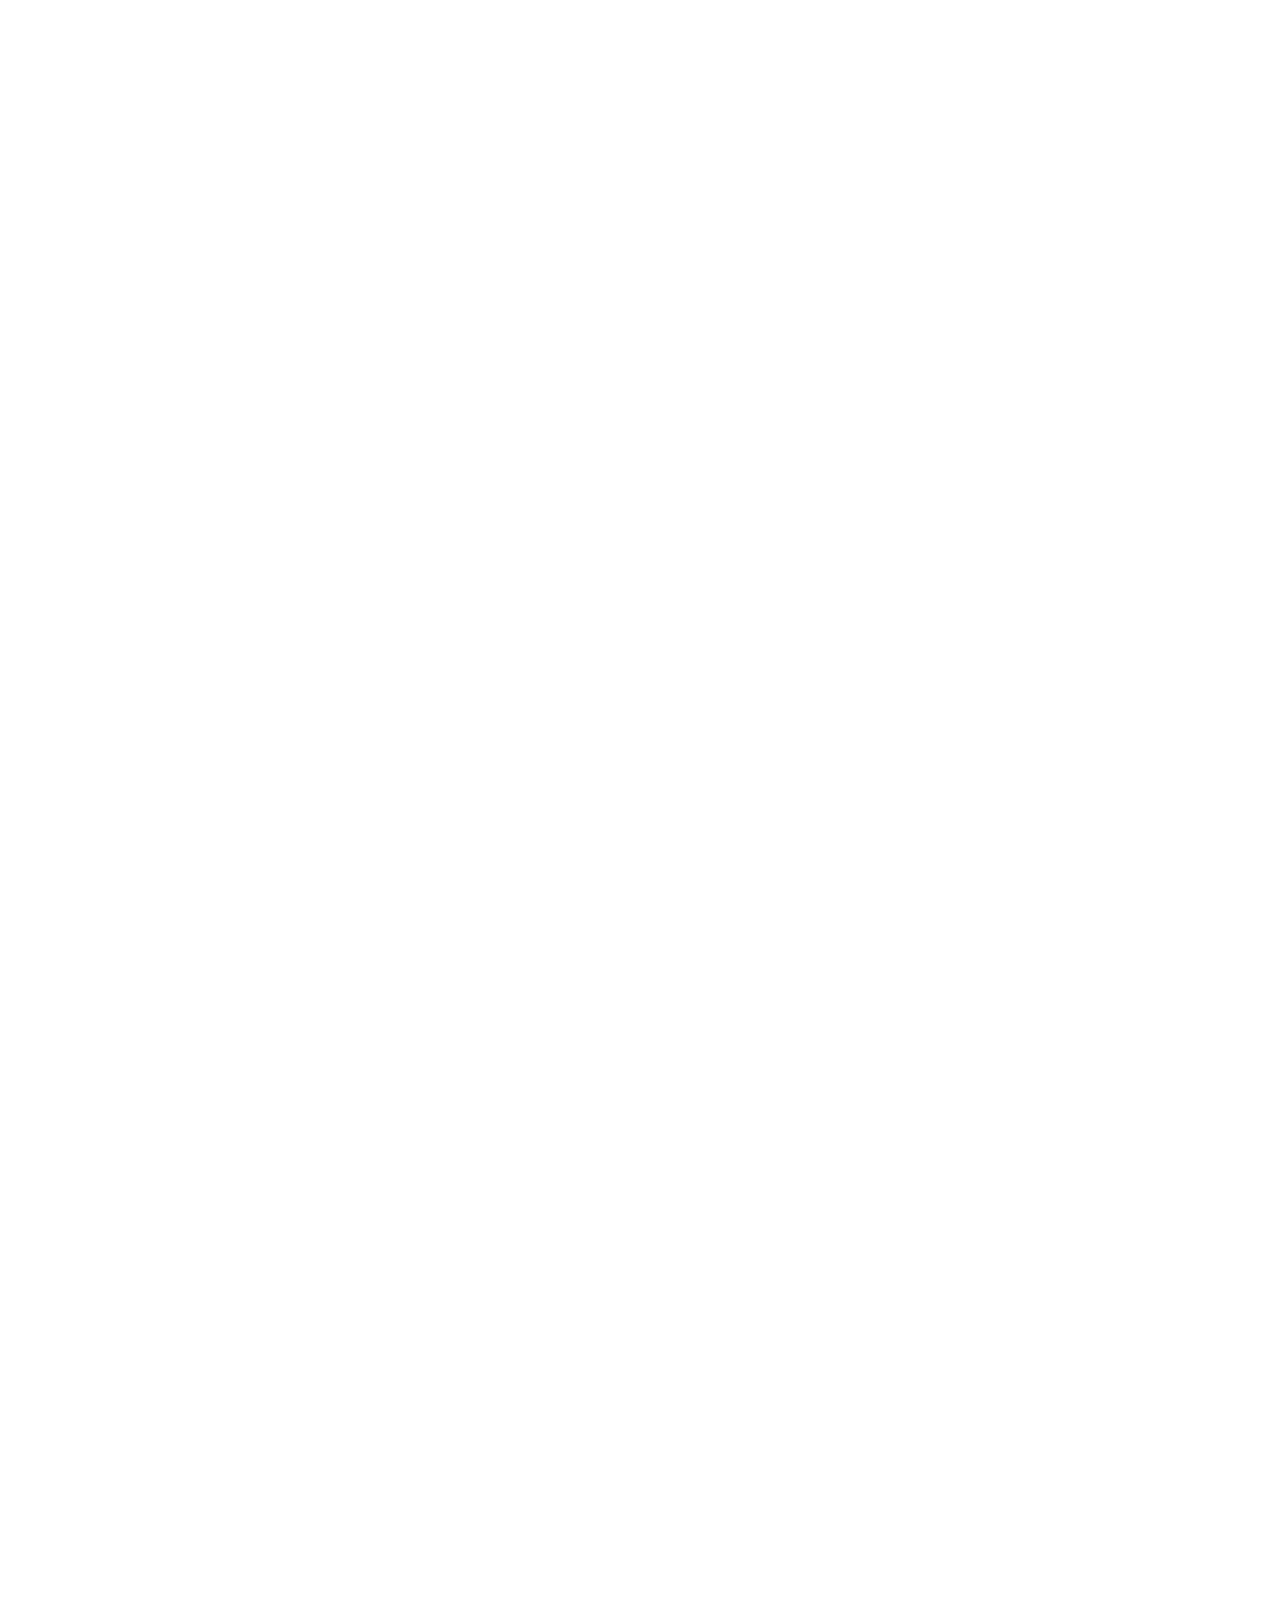
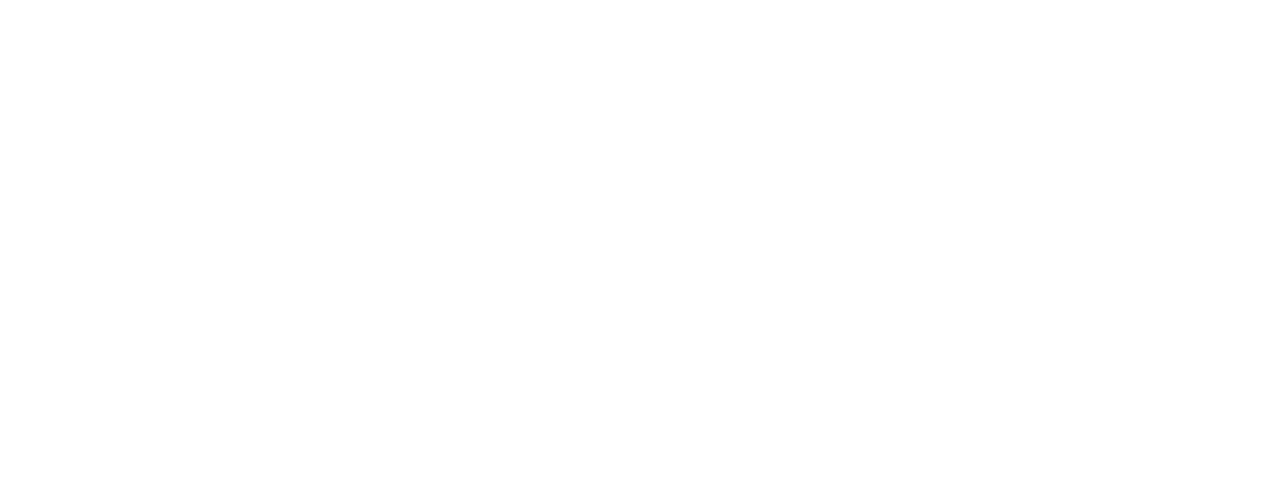
==== download.html @ 750cec66 "Add files via upload" ====
<!DOCTYPE html>
<html lang="en">
<head>
    <meta charset="UTF-8">
    <title>App Store</title>
    <style>
        * {
            margin: 0;
            padding: 0;
        }
        #empty {
            background-image: url("../img/download/appstore.png");
            background-repeat: no-repeat;
            background-size: cover;
            width: auto;
            height: 2090px;
        }
    </style>
</head>
<body>
<div id="empty"></div>
</body>
</html>
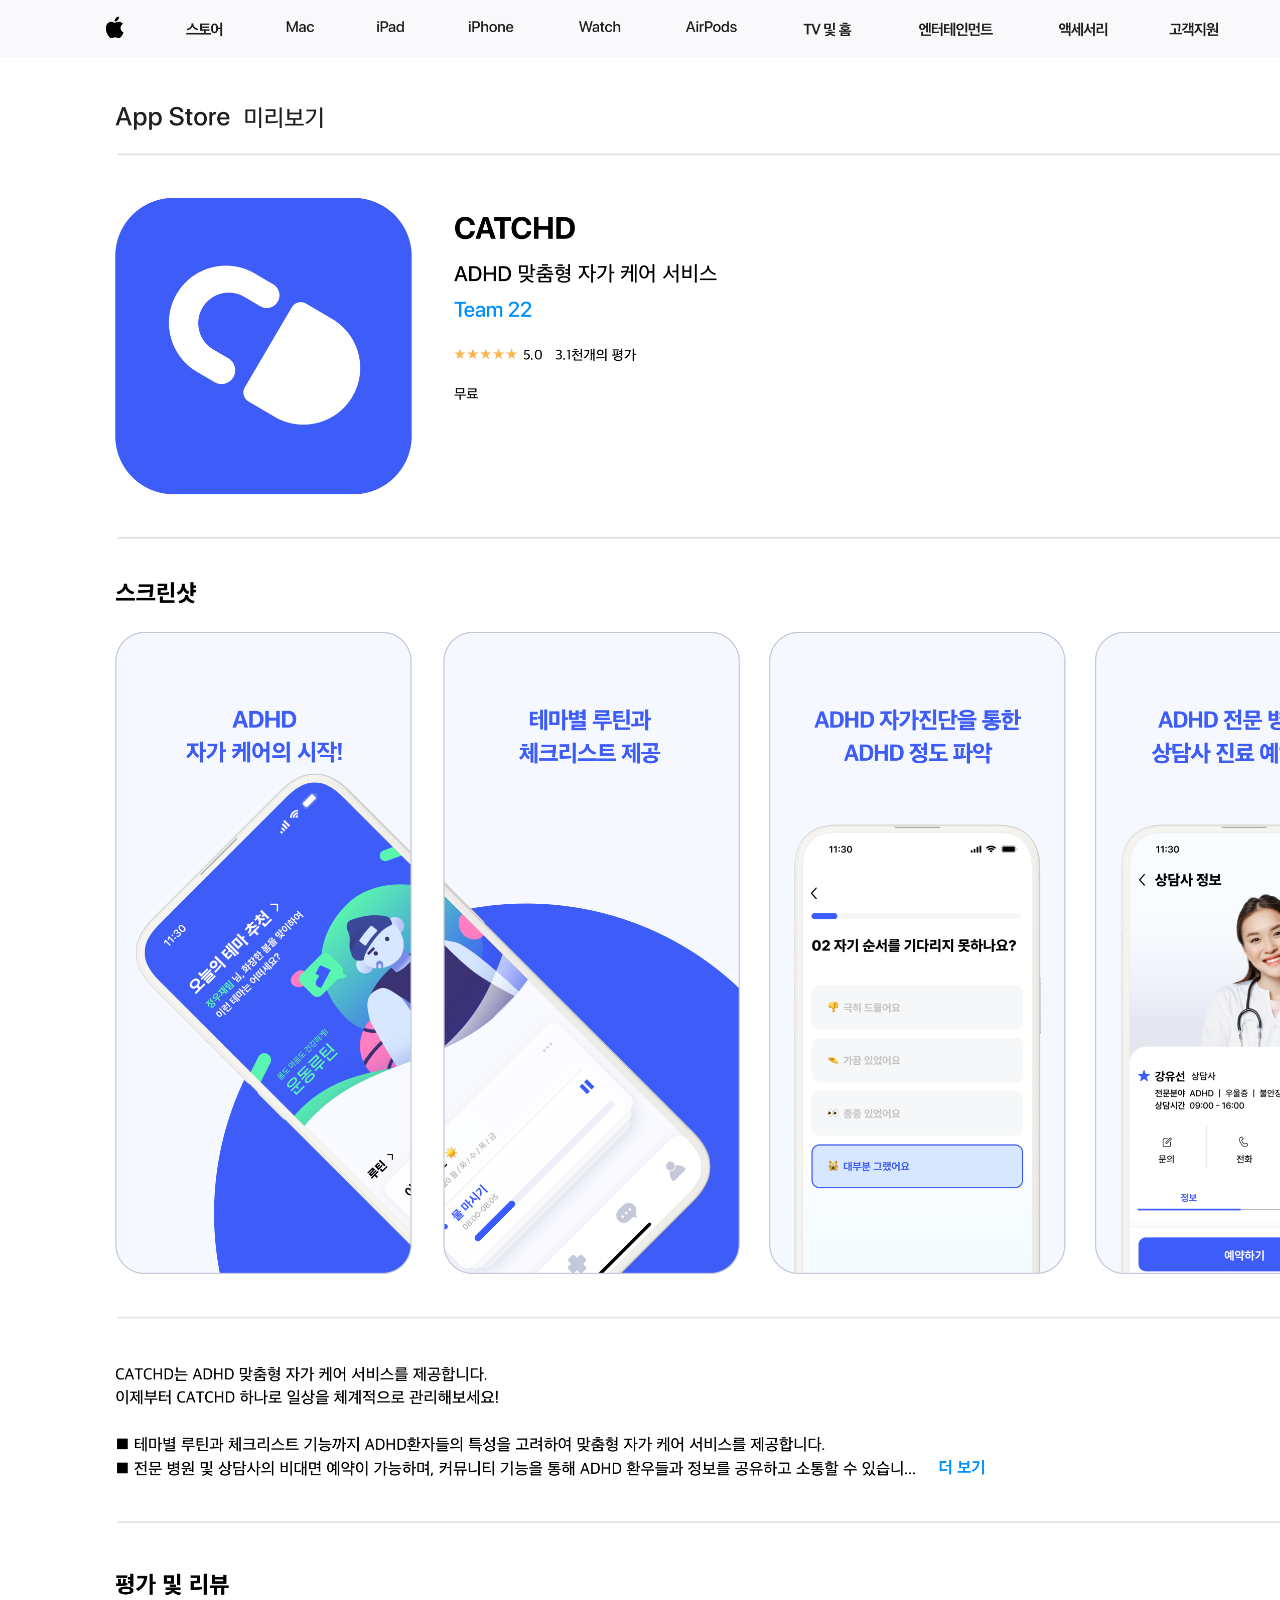
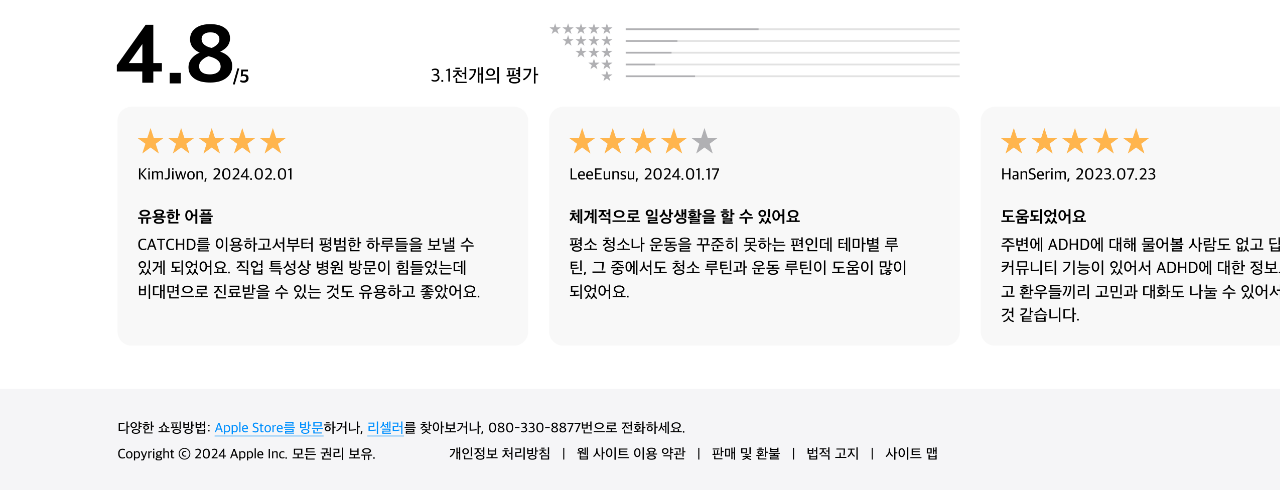
==== commit 45ed4cc0: "Update download.html" ====
--- a/download.html
+++ b/download.html
@@ -9,7 +9,7 @@
             padding: 0;
         }
         #empty {
-            background-image: url("../img/download/appstore.png");
+            background-image: url("img/download/appstore.png");
             background-repeat: no-repeat;
             background-size: cover;
             width: auto;
@@ -20,4 +20,4 @@
 <body>
 <div id="empty"></div>
 </body>
-</html>+</html>
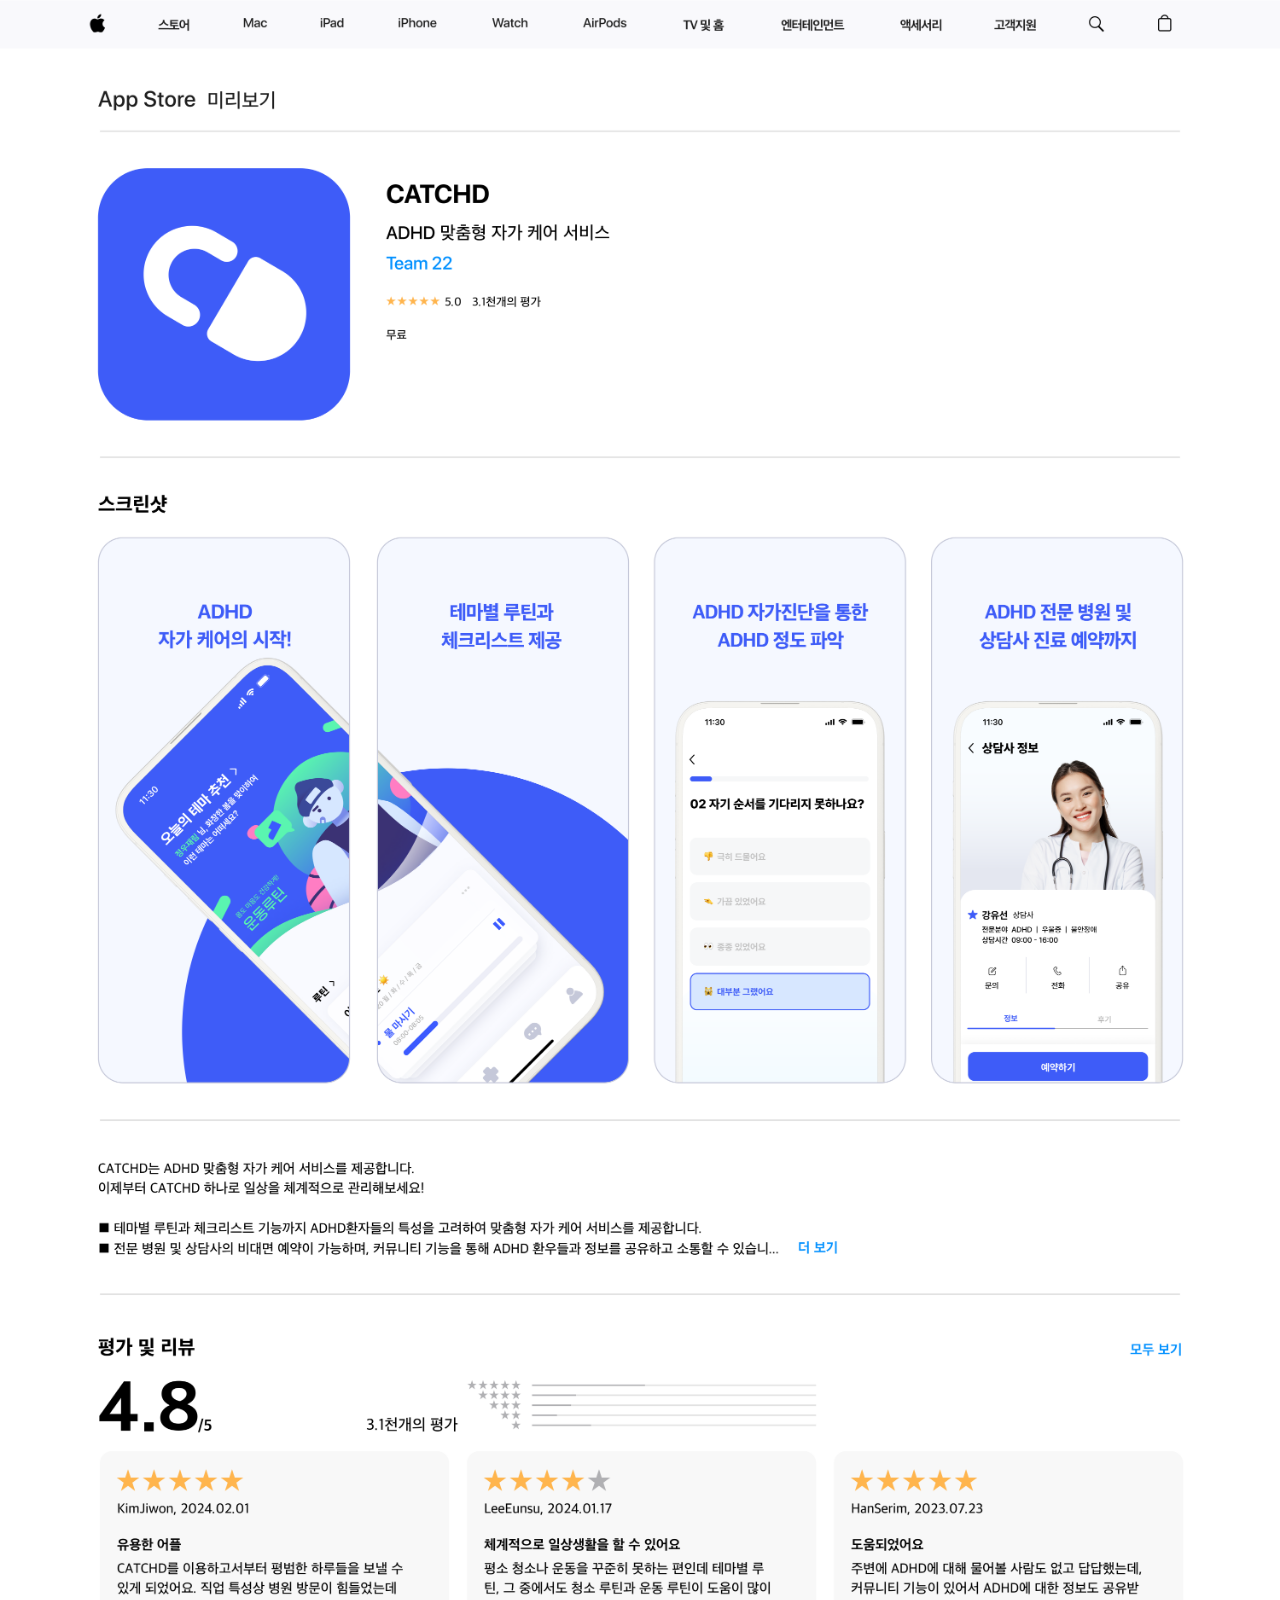
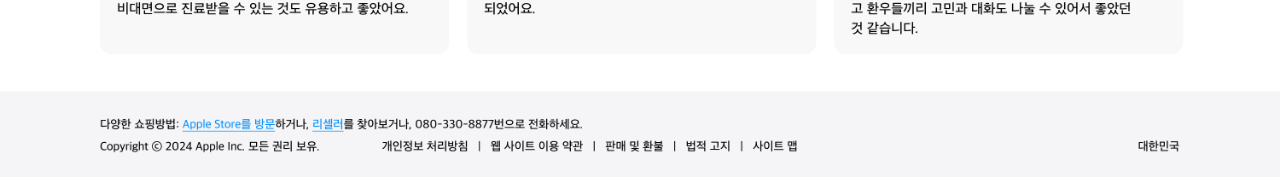
==== commit fe0ea810: "Update download.html" ====
--- a/download.html
+++ b/download.html
@@ -9,15 +9,17 @@
             padding: 0;
         }
         #empty {
-            background-image: url("img/download/appstore.png");
-            background-repeat: no-repeat;
-            background-size: cover;
             width: auto;
-            height: 2090px;
+        }
+        #empty img {
+            width: 100%;
+            height: 100%;
         }
     </style>
 </head>
 <body>
-<div id="empty"></div>
+<div id="empty">
+    <img src="img/download/appstore.png">
+</div>
 </body>
 </html>
